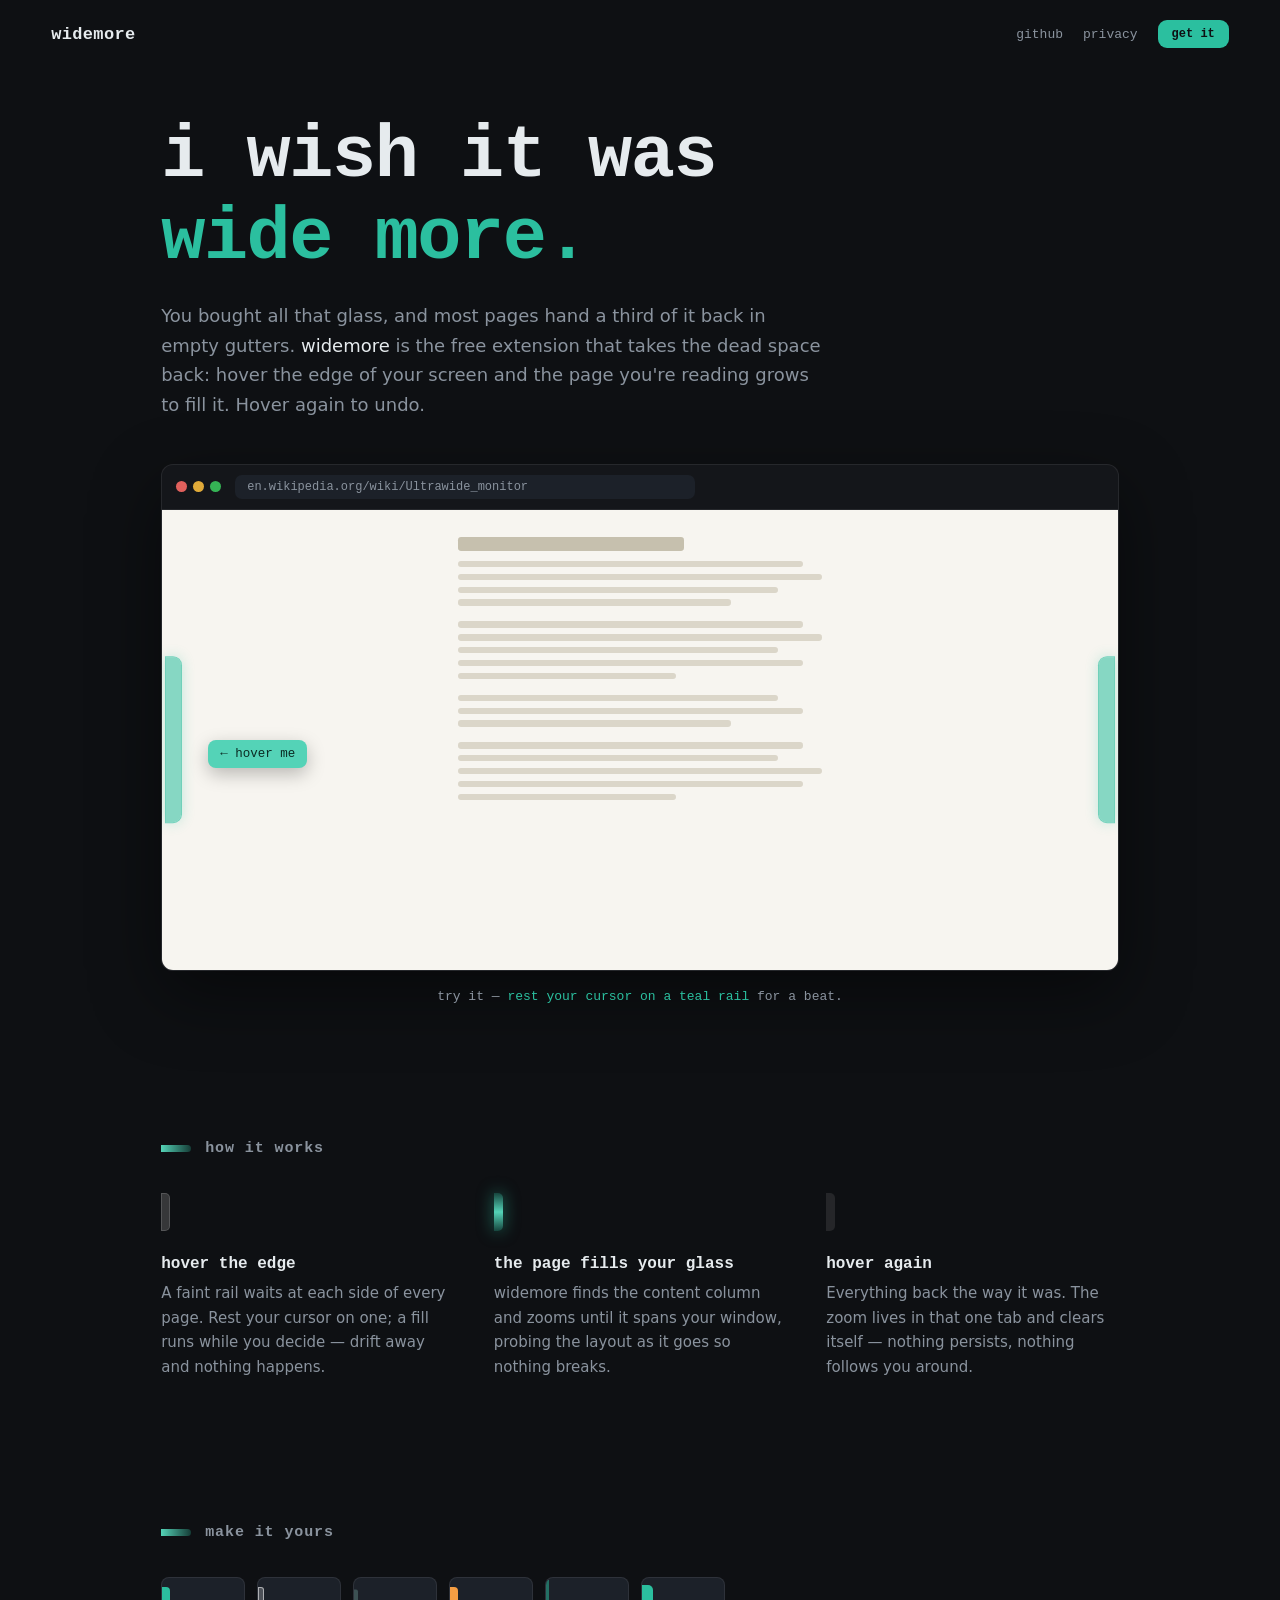
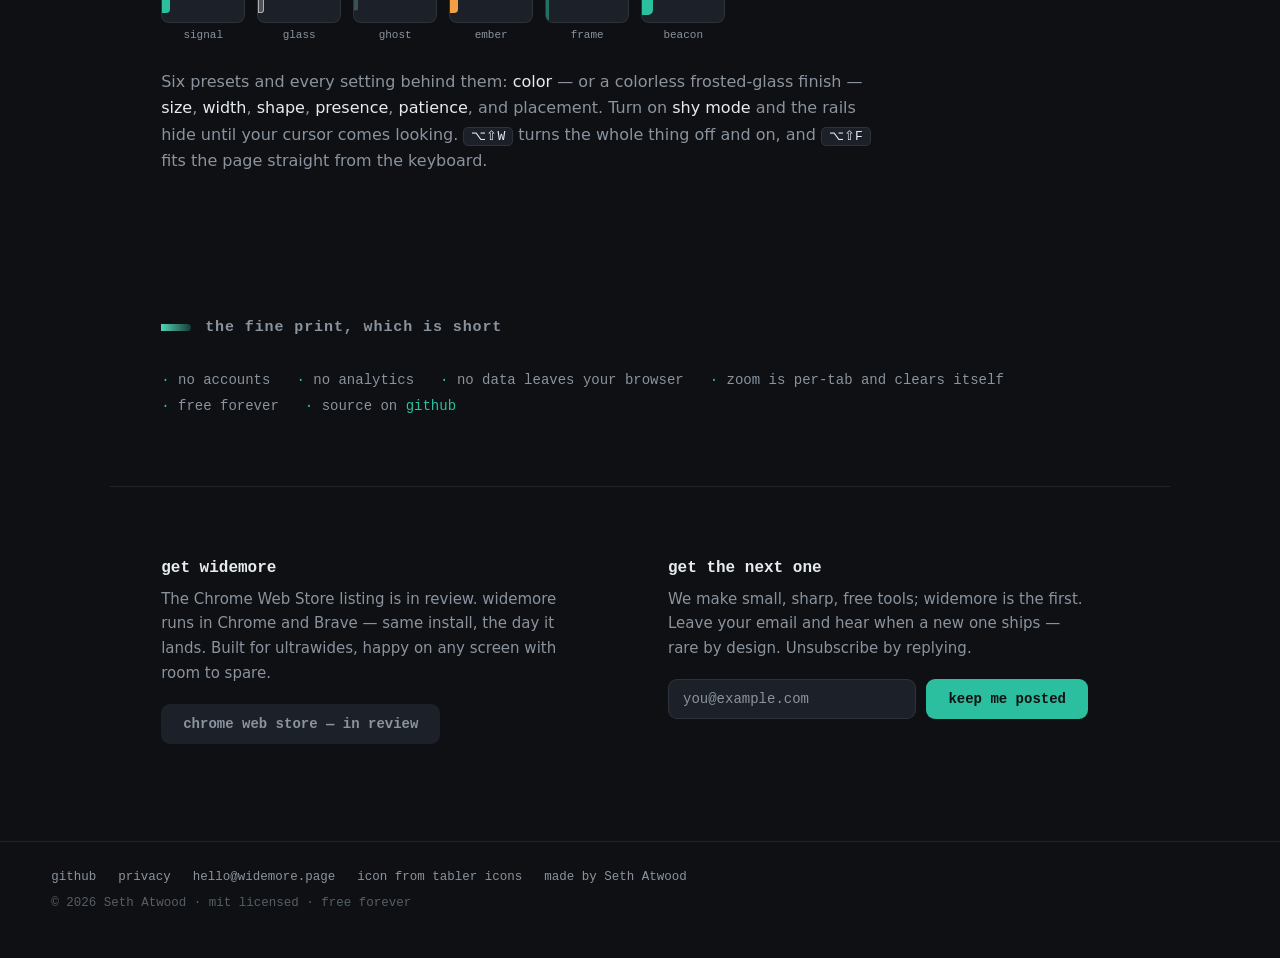
==== site/public/index.html @ acd5e5a5 "chore: widemore 1.0.0 First public snapshot: the extension, the widemore.page site, and the Chrome W" ====
<!doctype html>
<html lang="en">
<head>
  <meta charset="utf-8">
  <meta name="viewport" content="width=device-width, initial-scale=1">
  <title>widemore — hover the edge, fill the screen</title>
  <meta name="description" content="A free browser extension that fills the dead space on ultrawide monitors: hover the edge of your screen and the page grows to fill it. Hover again to undo.">
  <meta property="og:title" content="widemore — hover the edge, fill the screen">
  <meta property="og:description" content="Hover the edge of your screen and the page grows to fill your ultrawide's dead space. Free forever.">
  <meta property="og:url" content="https://widemore.page/">
  <meta property="og:image" content="https://widemore.page/og.png">
  <meta name="twitter:card" content="summary_large_image">
  <meta name="theme-color" content="#0e1013">
  <link rel="icon" type="image/svg+xml" href="favicon.svg">
  <link rel="apple-touch-icon" href="icon128.png">
  <link rel="stylesheet" href="style.css">
</head>
<body>

<header class="top">
  <span class="wordmark">widemore</span>
  <nav>
    <a href="https://github.com/sethatwood/widemore">github</a>
    <a href="privacy.html">privacy</a>
    <a class="btn small" href="#get">get it</a>
  </nav>
</header>

<main>
  <section class="hero wrap">
    <h1>i wish it was<br><em>wide more.</em></h1>
    <p class="sub">You bought all that glass, and most pages hand a third of it
      back in empty gutters. <strong>widemore</strong> is the free extension
      that takes the dead space back: hover the edge of your screen and the
      page you're reading grows to fill it. Hover again to undo.</p>

    <div class="browser" aria-label="interactive demo of widemore">
      <div class="browser-chrome">
        <span class="dots"><span></span><span></span><span></span></span>
        <span class="urlbar">en.wikipedia.org/wiki/Ultrawide_monitor</span>
      </div>
      <div class="demo-page" id="demoPage">
        <div class="demo-col">
          <div class="tl h"></div>
          <div class="tl w95"></div>
          <div class="tl"></div>
          <div class="tl w88"></div>
          <div class="tl w75"></div>
          <div class="tl gap w95"></div>
          <div class="tl"></div>
          <div class="tl w88"></div>
          <div class="tl w95"></div>
          <div class="tl w60"></div>
          <div class="tl gap w88"></div>
          <div class="tl w95"></div>
          <div class="tl w75"></div>
          <div class="tl gap w95"></div>
          <div class="tl w88"></div>
          <div class="tl"></div>
          <div class="tl w95"></div>
          <div class="tl w60"></div>
        </div>
        <div class="demo-rail left" role="button" tabindex="0" aria-label="widemore rail — hold to fit the page">
          <div class="bar"><div class="fill"></div></div>
        </div>
        <div class="demo-rail right" role="button" tabindex="0" aria-label="widemore rail — hold to fit the page">
          <div class="bar"><div class="fill"></div></div>
        </div>
        <div class="demo-hint" id="demoHint" aria-hidden="true">← hover me</div>
        <div class="demo-toast" id="demoToast" aria-live="polite"></div>
      </div>
    </div>
    <p class="caption">try it — <em>rest your cursor on a teal rail</em> for a beat.</p>
  </section>

  <section class="wrap">
    <h2>how it works</h2>
    <div class="beats">
      <article class="beat">
        <span class="marker waiting" aria-hidden="true"></span>
        <h3>hover the edge</h3>
        <p>A faint rail waits at each side of every page. Rest your cursor on
          one; a fill runs while you decide — drift away and nothing happens.</p>
      </article>
      <article class="beat">
        <span class="marker armed" aria-hidden="true"></span>
        <h3>the page fills your glass</h3>
        <p>widemore finds the content column and zooms until it spans your
          window, probing the layout as it goes so nothing breaks.</p>
      </article>
      <article class="beat">
        <span class="marker resting" aria-hidden="true"></span>
        <h3>hover again</h3>
        <p>Everything back the way it was. The zoom lives in that one tab and
          clears itself — nothing persists, nothing follows you around.</p>
      </article>
    </div>
  </section>

  <section class="custom wrap">
    <h2>make it yours</h2>
    <div class="chips" aria-hidden="true">
      <div class="chip signal"><div class="mini"><span class="mrail"></span></div>signal</div>
      <div class="chip glass"><div class="mini"><span class="mrail"></span></div>glass</div>
      <div class="chip ghost"><div class="mini"><span class="mrail"></span></div>ghost</div>
      <div class="chip ember"><div class="mini"><span class="mrail"></span></div>ember</div>
      <div class="chip frame"><div class="mini"><span class="mrail"></span></div>frame</div>
      <div class="chip beacon"><div class="mini"><span class="mrail"></span></div>beacon</div>
    </div>
    <p>Six presets and every setting behind them: <strong>color</strong> — or a
      colorless frosted-glass finish — <strong>size</strong>,
      <strong>width</strong>, <strong>shape</strong>, <strong>presence</strong>,
      <strong>patience</strong>, and placement. Turn on <strong>shy mode</strong>
      and the rails hide until your cursor comes looking. <kbd>⌥⇧W</kbd> turns
      the whole thing off and on, and <kbd>⌥⇧F</kbd> fits the page straight
      from the keyboard.</p>
  </section>

  <section class="trust wrap">
    <h2>the fine print, which is short</h2>
    <ul>
      <li>no accounts</li>
      <li>no analytics</li>
      <li>no data leaves your browser</li>
      <li>zoom is per-tab and clears itself</li>
      <li>free forever</li>
      <li>source on <a href="https://github.com/sethatwood/widemore">github</a></li>
    </ul>
  </section>

  <section class="get wrap" id="get">
    <div class="get-grid">
      <div>
        <h3>get widemore</h3>
        <p>The Chrome Web Store listing is in review. widemore runs in Chrome
          and Brave — same install, the day it lands. Built for ultrawides,
          happy on any screen with room to spare.</p>
        <span class="btn dim">chrome web store — in review</span>
      </div>
      <div>
        <h3>get the next one</h3>
        <p>We make small, sharp, free tools; widemore is the first. Leave your
          email and hear when a new one ships — rare by design. Unsubscribe by
          replying.</p>
        <form class="signup" id="signup" action="subscribe.php" method="post">
          <label class="hp" aria-hidden="true">leave this empty
            <input type="text" name="website" tabindex="-1" autocomplete="off">
          </label>
          <input type="email" name="email" required maxlength="254"
                 placeholder="you@example.com" aria-label="email address">
          <button class="btn" type="submit">keep me posted</button>
        </form>
        <p class="form-note" id="formNote" role="status"></p>
      </div>
    </div>
  </section>
</main>

<footer>
  <div class="links">
    <a href="https://github.com/sethatwood/widemore">github</a>
    <a href="privacy.html">privacy</a>
    <a href="mailto:hello@widemore.page">hello@widemore.page</a>
    <span>icon from <a href="https://tabler.io/icons">tabler icons</a></span>
    <span>made by <a href="https://sethmerrickatwood.com">Seth Atwood</a></span>
  </div>
  <p class="wink">© <span id="year">2026</span> Seth Atwood · <a href="https://github.com/sethatwood/widemore/blob/main/LICENSE">mit licensed</a> · free forever</p>
</footer>

<script src="demo.js"></script>
</body>
</html>
---- site/public/style.css ----
/* widemore.page — no frameworks, no webfonts, no trackers. The page speaks
   the extension's language: dark glass, one teal, the toast's monospace. */

:root {
  --ink: #0e1013;
  --panel: #14161a;
  --well: #1c2129;
  --line: rgba(255, 255, 255, 0.08);
  --text: #e6ebee;
  --dim: #8a939e;
  --teal: #2bbf9f;
  --core: #54d3b7;
  --paper: #f7f5f0;
  --mono: ui-monospace, SFMono-Regular, Menlo, Consolas, monospace;
  --sans: system-ui, -apple-system, "Segoe UI", sans-serif;
}

* { box-sizing: border-box; margin: 0; padding: 0; }

html { scroll-behavior: smooth; }

body {
  background: var(--ink);
  color: var(--text);
  font: 400 16px/1.65 var(--sans);
  -webkit-font-smoothing: antialiased;
}

a { color: var(--teal); text-decoration: none; }
a:hover { text-decoration: underline; }

::selection { background: rgba(43, 191, 159, 0.35); }

/* ---- layout ---- */

/* horizontal-only, so it never fights section's vertical padding */
.wrap {
  max-width: 1060px;
  margin: 0 auto;
  padding-left: max(24px, 4vw);
  padding-right: max(24px, 4vw);
}

section { padding: 72px 0; }

/* ---- header ---- */

.top {
  display: flex;
  align-items: center;
  justify-content: space-between;
  padding: 20px max(24px, 4vw);
}
.wordmark { font: 600 17px var(--mono); letter-spacing: 0.02em; }
.top nav { display: flex; align-items: center; gap: 20px; font: 400 13px var(--mono); }
.top nav a { color: var(--dim); }
.top nav a:hover { color: var(--teal); text-decoration: none; }
.top nav a.btn { color: var(--ink); }

/* ---- buttons ---- */

.btn {
  display: inline-block;
  font: 600 14px var(--mono);
  color: var(--ink);
  background: var(--teal);
  border: 0;
  border-radius: 9px;
  padding: 12px 22px;
  cursor: pointer;
}
.btn:hover { background: var(--core); text-decoration: none; }
.btn.small { padding: 7px 14px; font-size: 12px; }
.btn.dim {
  background: var(--well);
  color: var(--dim);
  cursor: default;
}
.btn.dim:hover { background: var(--well); }

/* ---- hero ---- */

.hero { padding-top: 48px; padding-bottom: 64px; }
.hero h1 {
  font: 600 clamp(2.4rem, 6.5vw, 4.6rem)/1.12 var(--mono);
  letter-spacing: -0.02em;
  margin-bottom: 20px;
}
.hero h1 em { font-style: normal; color: var(--teal); }
.hero .sub {
  max-width: 58ch;
  font-size: 18px;
  color: var(--dim);
  margin-bottom: 44px;
}
.hero .sub strong { color: var(--text); font-weight: 500; }

/* ---- the demo: a fake browser with real rails ---- */

.browser {
  background: var(--panel);
  border: 1px solid var(--line);
  border-radius: 12px;
  overflow: hidden;
  box-shadow: 0 24px 70px rgba(0, 0, 0, 0.45);
}
.browser-chrome {
  display: flex;
  align-items: center;
  gap: 14px;
  padding: 10px 14px;
  border-bottom: 1px solid var(--line);
}
.dots { display: flex; gap: 6px; }
.dots span { width: 11px; height: 11px; border-radius: 6px; background: #3a4048; }
.dots span:nth-child(1) { background: #e0605c; }
.dots span:nth-child(2) { background: #e0aa39; }
.dots span:nth-child(3) { background: #35b455; }
.urlbar {
  flex: 1;
  max-width: 460px;
  font: 400 12px var(--mono);
  color: var(--dim);
  background: var(--well);
  border-radius: 7px;
  padding: 5px 12px;
}

.demo-page {
  position: relative;
  height: min(460px, 58vh);
  background: var(--paper);
  overflow: hidden;
  font-size: 10.5px;
  transition: font-size 0.5s cubic-bezier(0.3, 0.7, 0.3, 1);
}
.demo-page.zoomed { font-size: 17px; }

.demo-col {
  width: 38%;
  margin: 2.6em auto 0;
  transition: width 0.5s cubic-bezier(0.3, 0.7, 0.3, 1);
}
.demo-page.zoomed .demo-col { width: 86%; }

/* skeleton text: reads as an article at any width */
.tl { height: 0.6em; border-radius: 0.3em; background: #dbd6c9; margin: 0.62em 0; }
.tl.h { height: 1.3em; width: 62%; background: #c6c0ae; margin: 0 0 1em; }
.tl.w95 { width: 95%; }
.tl.w88 { width: 88%; }
.tl.w75 { width: 75%; }
.tl.w60 { width: 60%; }
.tl.gap { margin-top: 1.5em; }

/* the rails, at the demo's scale, with the extension's real behaviour */
.demo-rail {
  position: absolute;
  top: 50%;
  transform: translateY(-50%);
  height: 36%;
  width: 22px;
  display: flex;
  align-items: stretch;
  justify-content: center;
  cursor: pointer;
  transition: height 0.24s cubic-bezier(0.2, 0.8, 0.3, 1);
}
.demo-rail.left { left: 0; }
.demo-rail.right { right: 0; }
.demo-rail:hover { height: 58%; }
.demo-rail .bar {
  position: relative;
  width: 15px;
  overflow: hidden;
  /* far bolder than the real resting rail, on purpose: the demo's first job
     is being found. The product can afford subtle; the lesson cannot. */
  background: rgba(43, 191, 159, 0.55);
  box-shadow:
    0 0 0 1px rgba(43, 191, 159, 0.6),
    0 0 14px rgba(43, 191, 159, 0.3);
  transition: background 0.16s ease;
}
.demo-rail.left .bar { border-radius: 0 8px 8px 0; }
.demo-rail.right .bar { border-radius: 8px 0 0 8px; }
.demo-rail:hover .bar { background: rgba(43, 191, 159, 0.75); }

/* the invitation: floats beside the left rail, where the scanning eye
   starts, until the first fire */
.demo-hint {
  position: absolute;
  left: 46px;
  top: 50%;
  font: 500 12.5px var(--mono);
  color: #0b2b23;
  background: var(--core);
  padding: 7px 12px;
  border-radius: 8px;
  box-shadow: 0 6px 18px rgba(0, 0, 0, 0.25);
  pointer-events: none;
  white-space: nowrap;
  animation: nudge 1.6s ease-in-out infinite;
  transition: opacity 0.4s ease;
}
.demo-hint.gone { opacity: 0; }
@keyframes nudge {
  0%, 100% { transform: translateY(-50%) translateX(0); }
  50% { transform: translateY(-50%) translateX(-9px); }
}
.demo-rail .fill {
  position: absolute;
  inset: 0;
  transform: scaleY(0);
  transform-origin: center;
  background: linear-gradient(
    to bottom,
    rgba(43, 191, 159, 0.25) 0%,
    rgba(43, 191, 159, 0.85) 32%,
    var(--core) 50%,
    rgba(43, 191, 159, 0.85) 68%,
    rgba(43, 191, 159, 0.25) 100%
  );
}
.demo-rail.arming .fill {
  transform: scaleY(1);
  transition: transform 320ms linear; /* linear: it is a countdown */
}
.demo-rail.arming .bar {
  box-shadow:
    0 0 0 1px rgba(255, 255, 255, 0.22),
    0 0 18px rgba(43, 191, 159, 0.65);
  transition: box-shadow 320ms ease-in;
}

.demo-toast {
  position: absolute;
  bottom: 14px;
  left: 50%;
  transform: translateX(-50%);
  font: 500 12px var(--mono);
  color: #fff;
  background: rgba(20, 20, 22, 0.92);
  padding: 6px 12px;
  border-radius: 7px;
  opacity: 0;
  pointer-events: none;
  transition: opacity 0.3s ease;
}
.demo-toast.show { opacity: 1; }

.caption {
  margin-top: 18px;
  font: 400 13px var(--mono);
  color: var(--dim);
  text-align: center;
}
.caption em { font-style: normal; color: var(--teal); }

/* ---- section headings: a rail lying on its side ---- */

h2 {
  display: flex;
  align-items: center;
  gap: 14px;
  font: 600 15px var(--mono);
  letter-spacing: 0.06em;
  color: var(--dim);
  margin-bottom: 36px;
}
h2::before {
  content: "";
  width: 30px;
  height: 7px;
  border-radius: 0 4px 4px 0;
  background: linear-gradient(to right, var(--core), rgba(43, 191, 159, 0.25));
}

/* ---- the three beats; each marker is the rail in that beat's state ---- */

.beats { display: grid; grid-template-columns: repeat(3, 1fr); gap: 40px; }
.beat h3 { font: 600 16px var(--mono); margin: 16px 0 8px; }
.beat p { color: var(--dim); font-size: 15px; max-width: 34ch; }
.marker {
  display: inline-block;
  width: 9px;
  height: 38px;
  border-radius: 0 5px 5px 0;
}
.marker.waiting { background: rgba(128, 128, 128, 0.35); box-shadow: inset 0 0 0 1px rgba(255, 255, 255, 0.15); }
.marker.armed {
  background: linear-gradient(to bottom, rgba(43, 191, 159, 0.3), var(--core), rgba(43, 191, 159, 0.3));
  box-shadow: 0 0 16px rgba(43, 191, 159, 0.55);
}
.marker.resting { background: rgba(128, 128, 128, 0.2); }

/* ---- presets strip ---- */

.chips { display: flex; flex-wrap: wrap; gap: 12px; margin: 28px 0; }
.chip {
  width: 84px;
  text-align: center;
  font: 400 11px var(--mono);
  color: var(--dim);
}
.chip .mini {
  position: relative;
  height: 46px;
  border-radius: 8px;
  background: var(--well);
  border: 1px solid var(--line);
  overflow: hidden;
  margin-bottom: 6px;
}
.chip .mrail {
  position: absolute;
  left: 0;
  top: 50%;
  transform: translateY(-50%);
  height: 26px;
}
.chip.signal .mrail { width: 8px; border-radius: 0 4px 4px 0; background: var(--teal); }
.chip.glass .mrail { width: 6px; border-radius: 0 3px 3px 0; background: rgba(255, 255, 255, 0.22); border: 1px solid rgba(255, 255, 255, 0.55); }
.chip.ghost .mrail { width: 4px; border-radius: 0 2px 2px 0; background: #79a8a0; opacity: 0.35; height: 21px; }
.chip.ember .mrail { width: 8px; border-radius: 0 4px 4px 0; background: #f59e43; }
.chip.frame .mrail { width: 3px; border-radius: 0; background: var(--teal); opacity: 0.5; height: 40px; }
.chip.beacon .mrail { width: 11px; border-radius: 0 5px 5px 0; background: var(--teal); height: 30px; }

.custom p { color: var(--dim); max-width: 72ch; }
.custom p strong { color: var(--text); font-weight: 500; }
kbd {
  font: 500 13px var(--mono);
  color: var(--text);
  background: var(--well);
  border: 1px solid var(--line);
  border-radius: 5px;
  padding: 1px 7px;
}

/* ---- trust ---- */

.trust ul {
  list-style: none;
  display: flex;
  flex-wrap: wrap;
  gap: 10px 26px;
  font: 400 14px var(--mono);
  color: var(--dim);
}
.trust li::before { content: "· "; color: var(--teal); }

/* ---- get it ---- */

.get { border-top: 1px solid var(--line); }
.get-grid { display: grid; grid-template-columns: 1fr 1fr; gap: 56px; align-items: start; }
.get h3 { font: 600 16px var(--mono); margin-bottom: 10px; }
.get p { color: var(--dim); font-size: 15px; margin-bottom: 18px; max-width: 44ch; }

form.signup { display: flex; gap: 10px; max-width: 420px; }
form.signup input[type="email"] {
  flex: 1;
  min-width: 0;
  font: 400 14px var(--mono);
  color: var(--text);
  background: var(--well);
  border: 1px solid var(--line);
  border-radius: 9px;
  padding: 11px 14px;
}
form.signup input[type="email"]::placeholder { color: var(--dim); }
form.signup input[type="email"]:focus { outline: 2px solid var(--teal); outline-offset: 1px; border-color: transparent; }
/* the honeypot lives off-screen for everyone with a viewport */
.hp { position: absolute; left: -9999px; width: 1px; height: 1px; overflow: hidden; }
.form-note { min-height: 22px; font: 400 13px var(--mono); color: var(--teal); margin-top: 10px; }

/* ---- footer ---- */

footer {
  border-top: 1px solid var(--line);
  padding: 28px max(24px, 4vw) 40px;
  font: 400 12.5px var(--mono);
  color: var(--dim);
}
footer .links { display: flex; flex-wrap: wrap; gap: 8px 22px; margin-bottom: 12px; }
footer a { color: var(--dim); }
footer a:hover { color: var(--teal); text-decoration: none; }
footer .wink { color: #565e67; }
footer .wink a { color: inherit; }
footer .wink a:hover { color: var(--teal); }

/* ---- small screens ---- */

@media (max-width: 780px) {
  section { padding: 52px 0; }
  .beats { grid-template-columns: 1fr; gap: 28px; }
  .get-grid { grid-template-columns: 1fr; gap: 40px; }
  .demo-page { height: 340px; }
  form.signup { flex-direction: column; }
}

/* ---- reduced motion: states still change, they just don't perform ---- */

@media (prefers-reduced-motion: reduce) {
  html { scroll-behavior: auto; }
  .demo-hint { animation: none; transform: translateY(-50%); }
  .demo-page, .demo-col, .demo-rail, .demo-rail .bar { transition: none; }
  .demo-rail.arming .fill { transition: transform 320ms linear; } /* the countdown stays */
  .demo-rail.arming .bar { transition: none; }
}
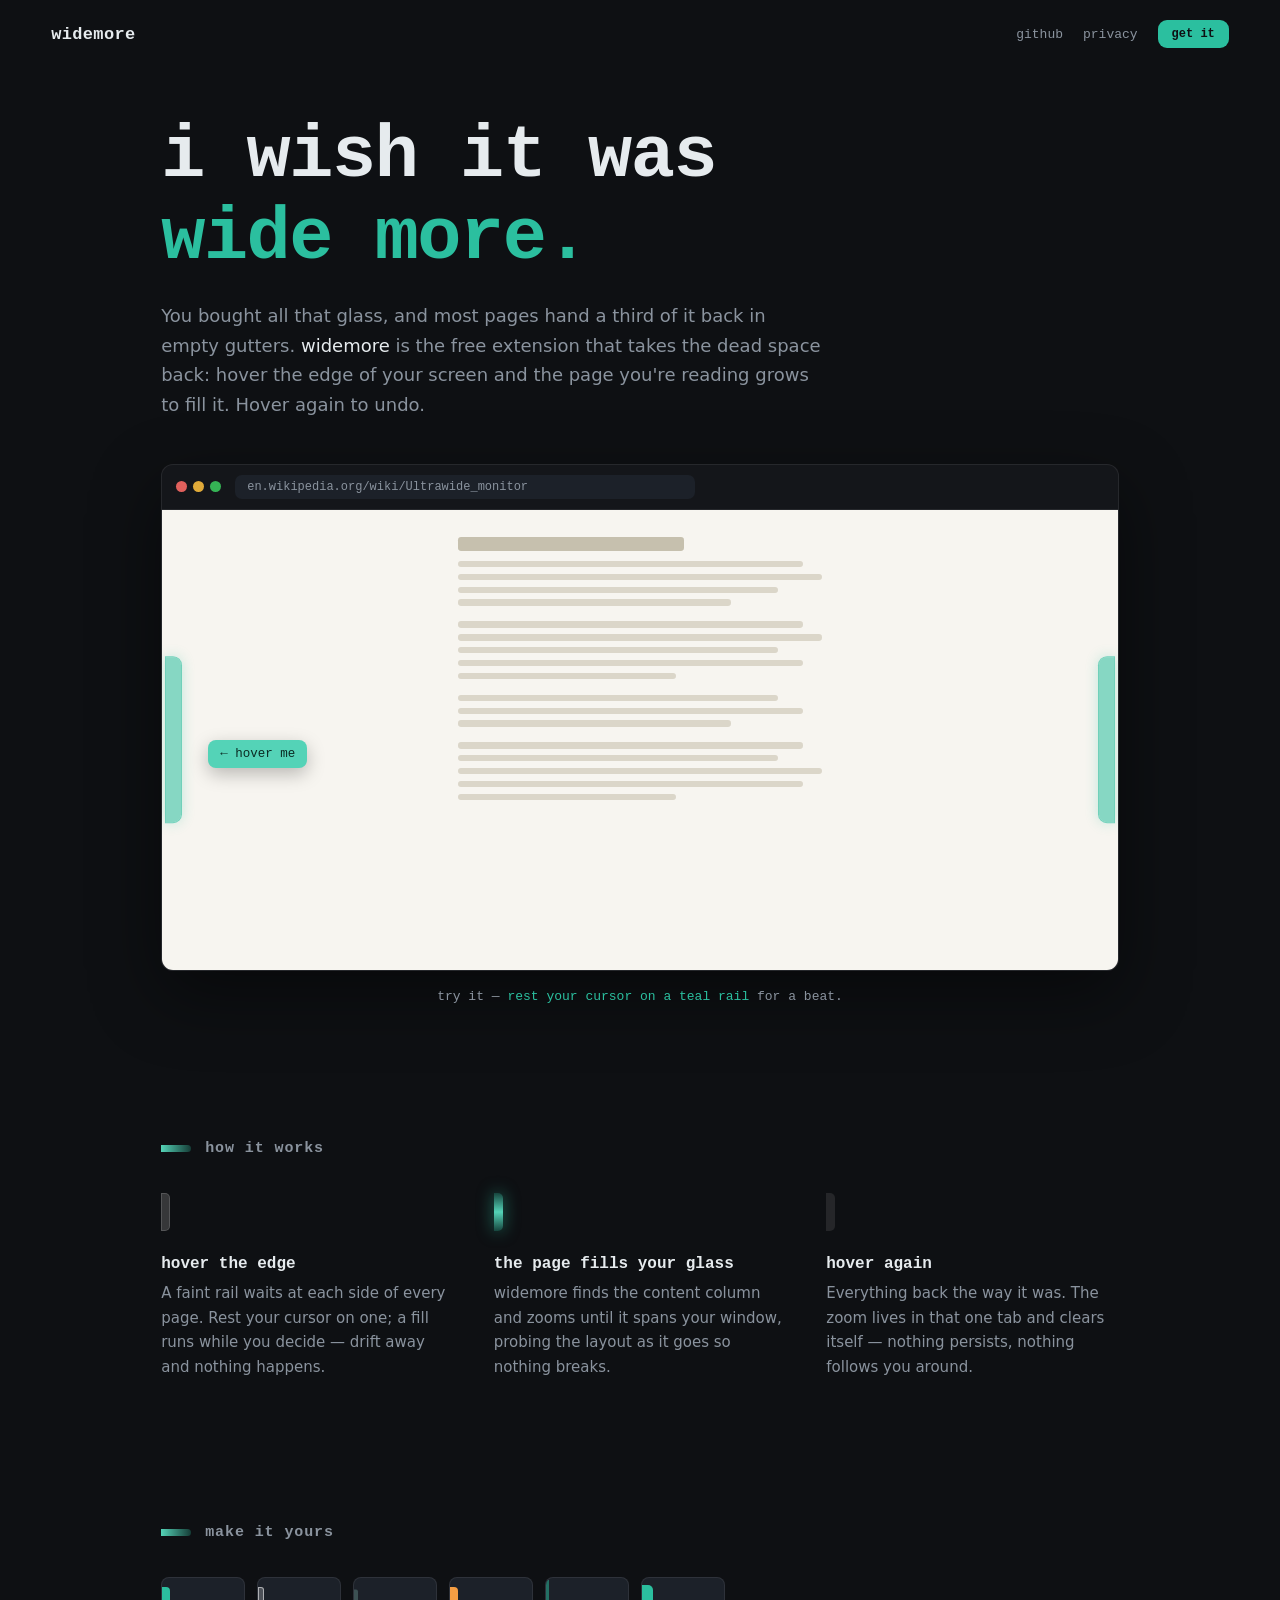
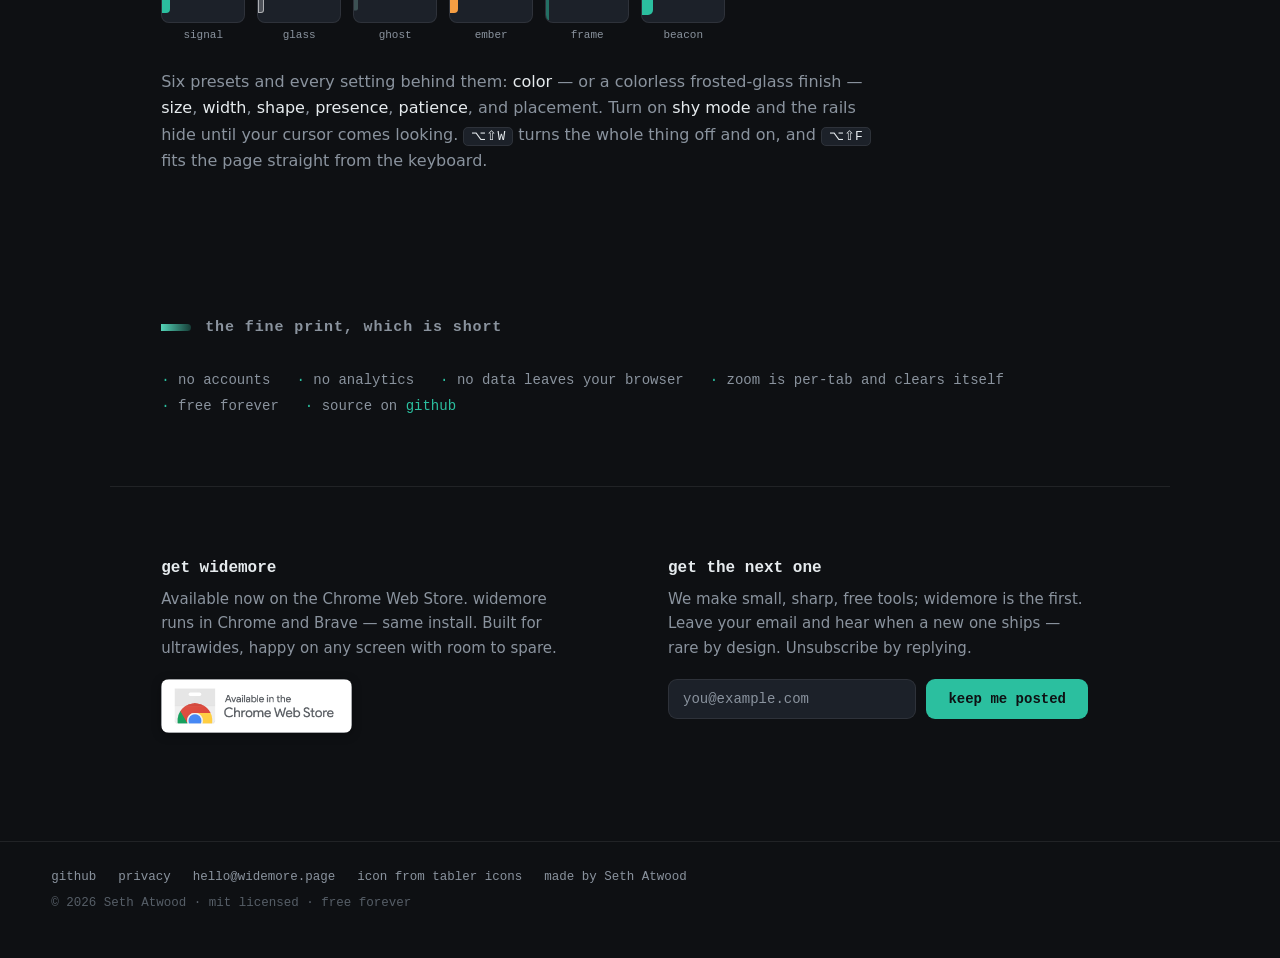
==== commit 697a1cf0: "feat: swap the in-review button for the real store badge widemore is live on the Chrome Web Store no" ====
--- a/site/public/index.html
+++ b/site/public/index.html
@@ -132,10 +132,14 @@
     <div class="get-grid">
       <div>
         <h3>get widemore</h3>
-        <p>The Chrome Web Store listing is in review. widemore runs in Chrome
-          and Brave — same install, the day it lands. Built for ultrawides,
-          happy on any screen with room to spare.</p>
-        <span class="btn dim">chrome web store — in review</span>
+        <p>Available now on the Chrome Web Store. widemore runs in Chrome
+          and Brave — same install. Built for ultrawides, happy on any
+          screen with room to spare.</p>
+        <a href="https://chromewebstore.google.com/detail/nbkajkoaapnlkeegegeiebjafabkaijc"
+           class="cws-badge">
+          <img src="cws-badge.png" alt="Available in the Chrome Web Store"
+               width="340" height="96">
+        </a>
       </div>
       <div>
         <h3>get the next one</h3>
--- a/site/public/style.css
+++ b/site/public/style.css
@@ -353,6 +353,13 @@
 .get-grid { display: grid; grid-template-columns: 1fr 1fr; gap: 56px; align-items: start; }
 .get h3 { font: 600 16px var(--mono); margin-bottom: 10px; }
 .get p { color: var(--dim); font-size: 15px; margin-bottom: 18px; max-width: 44ch; }
+/* Google's badge ships light-background only -- no dark variant, and their
+   brand rules forbid recoloring it. Sized to match the weight of an
+   ordinary button rather than dominate the section; radius+shadow give it
+   a defined edge against the dark page since it has no border of its own
+   contrast to lean on otherwise. */
+.cws-badge { display: inline-block; border-radius: 8px; box-shadow: 0 2px 10px rgba(0, 0, 0, 0.35); }
+.cws-badge img { display: block; height: 54px; width: auto; border-radius: 8px; }
 
 form.signup { display: flex; gap: 10px; max-width: 420px; }
 form.signup input[type="email"] {
